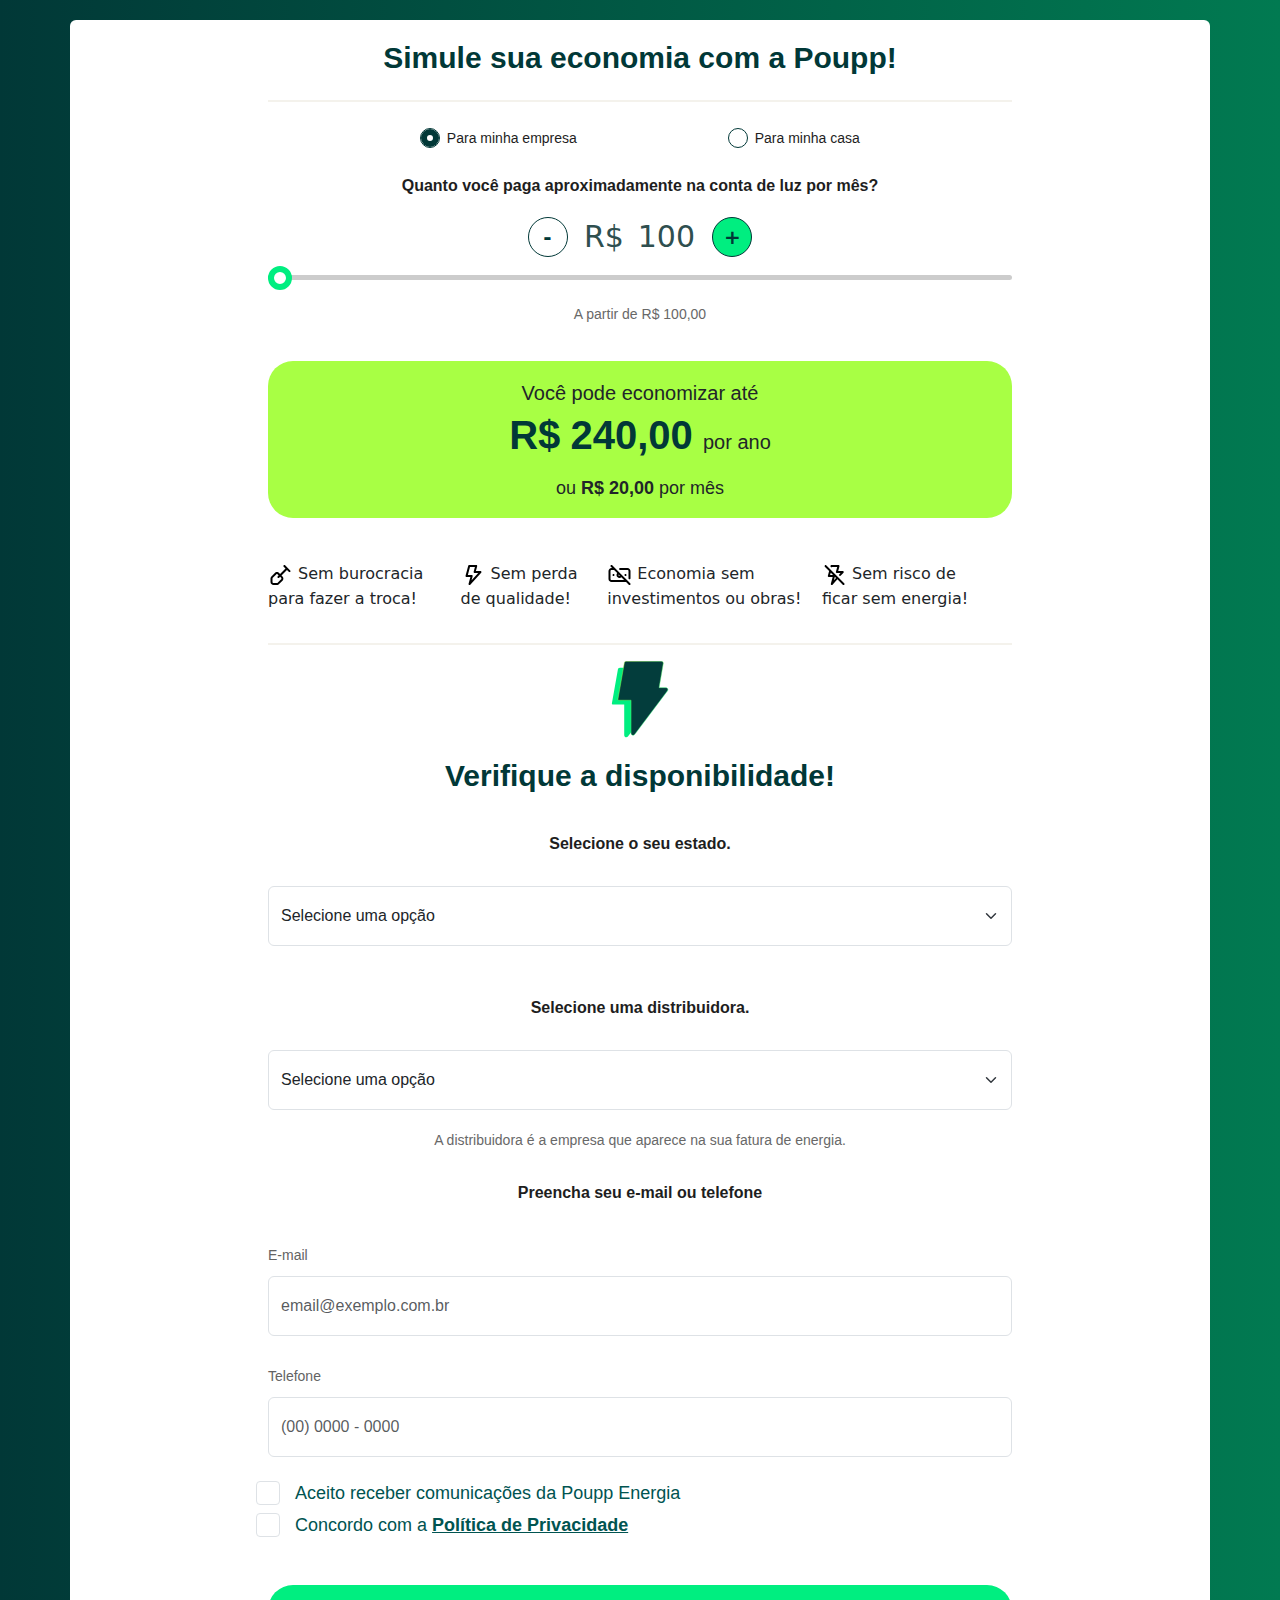
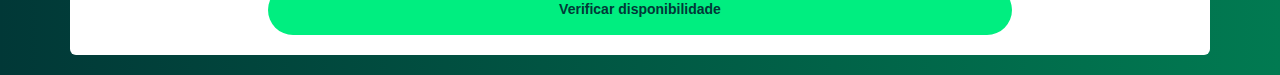
==== index.html @ db9c3200 "hello_world" ====
<!DOCTYPE html>
<html>
  <head>
    <meta charset="UTF-8">
    <title>Simulação Poupp</title>
    <link rel="stylesheet" href="./style.css">
    <link rel="stylesheet" href="https://cdn.jsdelivr.net/npm/bootstrap@5.3.0-alpha3/dist/css/bootstrap.min.css">
    <script src="https://code.jquery.com/jquery-3.6.0.min.js"></script> 
    <script>

      async function carregarEstados() {
        try {
          fetch('https://hml-poupp-api.angellira.com.br/portal/v1/State', {
              headers: {
                  'Origin': 'localhost',
                  'X-Requested-With': 'XMLHttpRequest'
              }
          })
          .then(response => {
              if (!response.ok) {
                  throw new Error(`Erro na requisição: ${response.status} ${response.statusText}`);
              }
              return response.json();
          })
          .then(dados => {
              const selectEstados = document.getElementById('estados');
              selectEstados.innerHTML = ''; 

              const FirstOption = document.createElement('option');
              FirstOption.value = '';
              FirstOption.text = 'Selecione uma opção';
              selectEstados.add(FirstOption);

              for (const state of dados) {
                const option = document.createElement('option');
                option.value = state.abbreviation;  
                option.text = state.name;  
                selectEstados.add(option);
              }
          })
          .catch(error => {
              console.error('Erro ao carregar estados:', error);
              alert('Erro ao carregar estados. Verifique o console para mais detalhes.');
          });
        } catch (error) {
            console.error('Erro inesperado:', error);
            alert('Ocorreu um erro inesperado. Verifique o console para mais detalhes.');
        }
      }


      window.addEventListener('load', carregarEstados);
      // window.addEventListener('load', carregarDistribuidoras);
    </script>
  </head>
  <body>
    <form >
      <section class="section-top ">
        <div class="container rounded d-flex bg-white justify-content-center align-items-center">
          <div class="col-md-8 d-flex flex-column align-items-center" id="">
            <h2 id="title">Simule sua economia com a Poupp!</h2>
            <hr id="line"/>
            <div class="input-group mb-3 justify-content-evenly align-items-center">
              <div class="radio">
                  <input id="radio-1" name="radio" type="radio" checked>
                  <label for="radio-1" class="radio-label">Para minha empresa</label>
              </div>
              <div class="radio">
                  <input id="radio-2" name="radio" type="radio">
                  <label  for="radio-2" class="radio-label">Para minha casa</label>
              </div>
            </div>
            <p class="singleTitle">Quanto você paga aproximadamente na conta de luz por mês?</p>
            <div class="input-group mb-3 justify-content-center align-items-center">
              <button id="decrement" type="button"><b>-</b></button>
              <span id="reais">R$</span> <span id="number">100</span>
            <button id="increment" type="button"><b>+</b></button>
          </div>
          <input type="range" id="range" oninput="progressScript()" value="100" min="100" max="10000"/>      
          <br/>
          <p class="substring">A partir de R$ 100,00</p>
          <div id="card">
            <div class="card-content">
                <h5 class="card-title">Você pode economizar até</h5>
                <div class="savings-amount">
                  <span class="unit">R$</span>
                  <span class="unit" id="discountYear">240,00</span>
                  <span class="card-title">por ano</span>
                </div>
                <p class="monthly-savings">ou <b>R$ <span id="discountMonth"> 20,00</span></b> por mês</p>
            </div>
          </div>
          <br/>
          <ul class="list-inline d-flex justify-content-evenly">
            <li class="list-inline-item">
                <img src="./img/pa.svg" alt="Descrição da imagem 1"> Sem burocracia para fazer a troca!
            </li>
            <li class="list-inline-item">
                <img src="./img/raio.svg" alt="Descrição da imagem 2"> Sem perda de qualidade!
            </li>
            <li class="list-inline-item">
                <img src="./img/dinheiro.svg" alt="Descrição da imagem 3"> Economia sem investimentos ou obras!
            </li>
            <li class="list-inline-item">
                <img src="./img/no_raio.svg" alt="Descrição da imagem 3"> Sem risco de ficar sem energia!
            </li>
          </ul>
          <hr id="line"/>
          <img src="./img/logo_poupp.svg" alt="Logo Poupp">

          <h2 id="title">Verifique a disponibilidade!</h2>
          <label class="centerText" for="estados">Selecione o seu estado.</label>
          <select class="form-select" id="estados">
            <option selected>Selecione uma opção</option>
          </select>

          <label class="centerText" for="distribuidoras">Selecione uma distribuidora.</label>
          <select class="form-select" id="distribuidoras">
            <option selected>Selecione uma opção</option>
          </select>
          <label class="substring">A distribuidora é a empresa que aparece na sua fatura de energia.</label>

          <label class="centerText">Preencha seu e-mail ou telefone</label>
          <label class="labelCustom" id="basic-addon1">E-mail</label>
          <input type="text" class="form-control" placeholder="email@exemplo.com.br" aria-label="Username" aria-describedby="basic-addon1">

          <label class="labelCustom" id="basic-addon2">Telefone</label>
          <input type="text" class="form-control" placeholder="(00) 0000 - 0000" aria-label="Username" aria-describedby="basic-addon1" oninput="mascaraTelefone(event)" >

          <div class="row">
            <div class="form-check">
              <input class="form-check-input" type="checkbox" value="" id="flexCheckDefault">
              <label class="form-check-label" for="flexCheckDefault">
                Aceito receber comunicações da Poupp Energia
              </label>
            </div>
            <div class="form-check">
              <input class="form-check-input" type="checkbox" value="" id="flexCheckChecked">
              <label class="form-check-label" for="flexCheckChecked">
                Concordo com a <b><a href="https://google.com" style="color:#015451;">Política de Privacidade</a></b>
              </label>
            </div>
          </div>

          <br/>
          <button class="btnCustom" id="postButton" type="button">Verificar disponibilidade</button>
        </div>
      </section>
    </form>
    <script>
      const numberDisplay = document.getElementById("number");
      const discountYear = document.getElementById("discountYear");
      const discountMonth = document.getElementById("discountMonth");
      const decrementButton = document.getElementById("decrement");
      const incrementButton = document.getElementById("increment");
      const slider = document.getElementById("range");
      const formulario = document.getElementById("meuFormulario");
      const email = document.getElementById("email");
            
      function progressScript() {
        const sliderValue = slider.value;
        const maxValue = 10000;
        const percentage = (sliderValue / maxValue) * 100;
        slider.style.background = `linear-gradient(to right, #00ee80 ${percentage}%, #ccc ${percentage}%)`;
      }
      
      progressScript()
      
      let currentValue = 100;
      
      function formatToReais(value) {
        const valorFormatado = value.toFixed(2).replace(".", ",");
        const partes = valorFormatado.split(",");
        partes[0] = partes[0].replace(/\B(?=(\d{3})+(?!\d))/g, ".");
        return partes.join(",");
      }

      function updateDisplay() {
        numberDisplay.textContent = currentValue;
        slider.value = currentValue;

        if (currentValue <= 7000) {
          const discValueYear = ((currentValue * 12) / 100) * 20;
          const discValueMonth = (currentValue / 100) * 20;
          discountYear.textContent = formatToReais(discValueYear);
          discountMonth.textContent = formatToReais(discValueMonth);
        } else {
          const discValueYear = ((currentValue * 12) / 100) * 40;
          const discValueMonth = (currentValue / 100) * 40;
          discountYear.textContent = formatToReais(discValueYear);
          discountMonth.textContent = formatToReais(discValueMonth);
        }
      }

      function validarEmail(email) {
        const regexEmail = /^[^\s@]+@[^\s@]+\.[^\s@]+$/;
        if (regexEmail.test(email)) {
          return true; 
        } else {
          return false;
        }
      }
      
      decrementButton.addEventListener("click", () => {
          if (currentValue === 100) return;
          currentValue--;
          updateDisplay();
      });
      
      incrementButton.addEventListener("click", () => {
          currentValue++;
          updateDisplay();
      });
      
      slider.addEventListener("input", () => {
        currentValue = parseInt(slider.value);
        updateDisplay();
      });

      // formulario.addEventListener("submit", function(event) {
      //   if (!validarEmail(campoEmail.value)) {
      //     event.preventDefault();
      //     alert("Por favor, insira um email válido.");
      //   }
      // });

      function mascaraTelefone(event) {
        let input = event.target;
        let valor = input.value.replace(/\D/g, ''); // Remove caracteres não numéricos

        // Limita o número de caracteres a 15
        if (valor.length > 11) {
          valor = valor.slice(0, 11); // Mantém apenas os primeiros 11 dígitos
        }

        let novoValor = '';
        if (valor.length > 0) {
          novoValor = '(' + valor;
        }
        if (valor.length > 2) {
          novoValor = '(' + valor.slice(0, 2) + ') ' + valor.slice(2);
        }
        if (valor.length > 7) {
          novoValor = '(' + valor.slice(0, 2) + ') ' + valor.slice(2, 7) + '-' + valor.slice(7);
        }

        input.value = novoValor;
      }

      const selectElement = document.getElementById("estados");
      selectElement.addEventListener("change", function() {
        const estadoSelecionado = selectElement.value; 

        fetch(`https://hml-poupp-api.angellira.com.br/portal/v1/DistributionCompany/state?state=${estadoSelecionado}`, {
            headers: {
                'Origin': 'localhost',
                'X-Requested-With': 'XMLHttpRequest'
            }
        })
        .then(response => {
            if (!response.ok) {
                throw new Error(`Erro na requisição: ${response.status} ${response.statusText}`);
            }
            return response.json();
        })
        .then(dados => {
            const selectDistribuidoras = document.getElementById('distribuidoras');
            selectDistribuidoras.innerHTML = ''; 

            const FirstOption = document.createElement('option');
            FirstOption.value = '';
            FirstOption.text = 'Selecione uma opção';
            selectDistribuidoras.add(FirstOption);

            for (const distribuidora of dados) {
              const option = document.createElement('option');
              option.value = distribuidora.id; 
              option.text = distribuidora.description; 
              selectDistribuidoras.add(option);
            }
        })
        .catch(error => {
            console.error('Erro ao carregar distribuidoras:', error);
            alert('Erro ao carregar distribuidoras. Verifique o console para mais detalhes.');
        });
      });
      
      $("#postButton").click(function() {
        $.ajax({
          url: "seu_endpoint_aqui",  
          method: "POST",
          data: { number: currentValue }, 
          success: function(response) {
            alert("Requisição POST bem-sucedida! Resposta do servidor: " + response);
          },
          error: function() {
            console.log("Erro na requisição POST.");
          }
        });
      });
    </script>
    <script src="https://cdn.jsdelivr.net/npm/bootstrap@5.3.0-alpha3/dist/js/bootstrap.bundle.min.js"></script>
  </body>
</html>
---- style.css ----
@font-face {
    font-family: 'Centrale Sans Bold', sans-serif;
    src: url('https://fonts.cdnfonts.com/css/centrale-sans-bold');
}

html {
    height: 100%;
    width: 100%;
}

body {
    width: 100%;
    margin: 0;
    padding: 0;
}

.section-top {
    background: linear-gradient(to right, #013837, #017A51);
    height: auto;
    padding: 20px 0;
}

.radio-label {
    font-family: 'Centrale Sans', sans-serif;
    font-weight: 400;
    color: #1E1E1E;
    font-size: 14px;
}

.singleTitle {
    font-family: 'Centrale Sans', sans-serif;
    font-weight: 600;
    color: #1E1E1E;
    font-size: 16px;
}

input[type="range"] {
    -webkit-appearance: none;
    appearance: none; 
    width: 100%;
    cursor: pointer;
    outline: none;
    border-radius: 15px;
    height: 5px;
    background: #ccc;
}

input[type="range"]::-webkit-slider-thumb {
    -webkit-appearance: none;
    appearance: none;
    background-color: white;
    border-radius: 20px;
    border: 6px solid white;
    border-color: #00ee80;
    height: 24px;
    width: 24px;
    transition: .2s ease-in-out;
}

input[type="range"]::-moz-range-thumb {
    height: 15px;
    width: 15px;
    background-color: #00ee80;
    border-radius: 50%;
    border: none;
    transition: .2s ease-in-out;
}

/* Hover, active & focus Thumb: Webkit */
input[type="range"]::-webkit-slider-thumb:hover {
    box-shadow: 0 0 0 10px rgba(50,168,82, .1)
}
input[type="range"]:active::-webkit-slider-thumb {
    box-shadow: 0 0 0 13px rgba(50,168,82, .2)
}
input[type="range"]:focus::-webkit-slider-thumb {
    box-shadow: 0 0 0 13px rgba(50,168,82, .2)
}

/* Hover, active & focus Thumb: Firefox */
input[type="range"]::-moz-range-thumb:hover {
    box-shadow: 0 0 0 10px rgba(50,168,82, .1)
}
input[type="range"]:active::-moz-range-thumb {
    box-shadow: 0 0 0 13px rgba(50,168,82, .2)
}
input[type="range"]:focus::-moz-range-thumb {
    box-shadow: 0 0 0 13px rgba(50,168,82, .2)    
}

#title {
    font-family: 'Centrale Sans Bold', sans-serif;
    font-weight: 700;
    color: #013837;
    font-size: 30px;
    margin-top: 20px;
}

#line {
    width: 100%;
    border: 1px solid #D3CCB5;
}

#increment {
    background-color: #00ee80;
    color: #013837;
    border: 1px solid #013837;      
    border-radius: 50%;
    width: 40px;
    height: 40px;
    font-size: 20px;
    margin: 0 10px;
    cursor: pointer;
}

#decrement {
    background-color: white;
    color: #013837;
    border: 1px solid #013837;
    border-radius: 50%;
    width: 40px;
    height: 40px;
    font-size: 20px;
    margin: 0 10px;
    cursor: pointer;
}

#increment:hover {
    background-color: rgba(0, 238, 128, 0.9);
    box-shadow: 0 0 0 10px rgba(50,168,82, .1);
}

#decrement:hover {
    background-color: rgba(0, 238, 128, 0.2);
    box-shadow: 0 0 0 10px rgba(50,168,82, .1);
}

#number, #reais {
    padding: 0% 1%;
    font-size: 30px;
    color: darkslategray;
    background-color: white;
}

.radio {
    margin: 0.5rem;
    input[type="radio"] {
    position: absolute;
    opacity: 0;
    + .radio-label {
        &:before {
        content: '';
        background: white;
        border-radius: 100%;
        border: 1px solid #013837;
        display: inline-block;
        width: 1.4em;
        height: 1.4em;
        position: relative;
        margin-right: 0.5em; 
        vertical-align: top;
        cursor: pointer;
        text-align: center;
        transition: all 250ms ease;
        }
    }
    &:checked {
        + .radio-label {
        &:before {
            background-color: #FFF;
            box-shadow: inset 0 0 0 6px #013837;
        }
        }
    }
    &:focus {
        + .radio-label {
        &:before {
            outline: none;
            border-color: #00ee80;
        }
        }
    }
    + .radio-label {
        &:empty {
        &:before {
            margin-right: 0;
        }
        }
    }
    }
}

#card {
    background-color: #A8FF44;
    width: 100%;
    padding-top: 20px;
    margin: 20px;
    border-radius: 25px;
    display: flex;       
    flex-direction: column;
    align-items: center; 
    justify-content: center;
}

.substring {
    font-size: 14px;
    font-family: "Centrale Sans", sans-serif;
    font-weight: 400;
    color: #686868;
}

.card-content {
    text-align: center; 
}

.card-title {
    font-size: 20px;
    font-family: "Centrale Sans", sans-serif;
    font-weight: 400;
    color: #013837;
}

.unit {
    font-size: 40px;
    font-family: "Centrale Sans Bold", sans-serif;
    font-weight: 800;
    color: #013837;
}

.savings-amount {
    font-size: 2em;
    margin-bottom: 10px;
}

.monthly-savings {
    font-family: "Centrale Sans", sans-serif;
    font-weight: 400;
    font-size: 18px;
}

.list-inline {
    justify-content: space-between;
}

.list-inline-item {
    margin-right: 20px;
}

.bi {
    margin-right: 5px; 
}

.section-bottom {
    width: 100%;
    height: auto;
    justify-content: center;
    align-items: center;
}

.centerText {
    text-align: center;
    font-family: "Centrale Sans", sans-serif;
    font-weight: 600;
    font-size: 16px;
    color: #1E1E1E;
    padding: 30px 0;
}

.form-select {
    height: 60px; 
    font-family: "Centrale Sans", sans-serif;
    margin-bottom: 20px;
}

.form-control {
    height: 60px; 
    font-family: "Centrale Sans", sans-serif;
    margin-bottom: 20px;
}

.labelCustom {
    font-family: "Centrale Sans", sans-serif;
    font-weight: 400;
    font-size: 14px;
    color: #636363;
    align-self: flex-start;
    padding: 10px 0;
}

.form-check {
    padding-left: 10px;
}

.form-check-input {
    width: 24px !important;
    height: 24px !important;
}
  
.form-check-input:checked {
    background-color: #015451 !important;
    border-color: #015451 !important; 
}
  
.form-check-input:focus {
    box-shadow: 0 0 0 0.25rem rgba(0, 123, 255, 0.25) !important; 
}
  
.form-check-label {
    font-family: "Centrale Sans", sans-serif !important;
    color: #015451;
    font-size: 18px !important; 
    padding-left: 15px;
    margin-top: 3px;
}

#postButton {
    background-color: #00EE80;
    color: #013837;
    border: 0px solid transparent;
    border-radius: 50px;
    width: 100%;
    height: 50px;
    font-family: "Centrale Sans", sans-serif;
    font-weight: 600;
    font-size: 14px;
    margin: 20px 0;
    cursor: pointer;
}
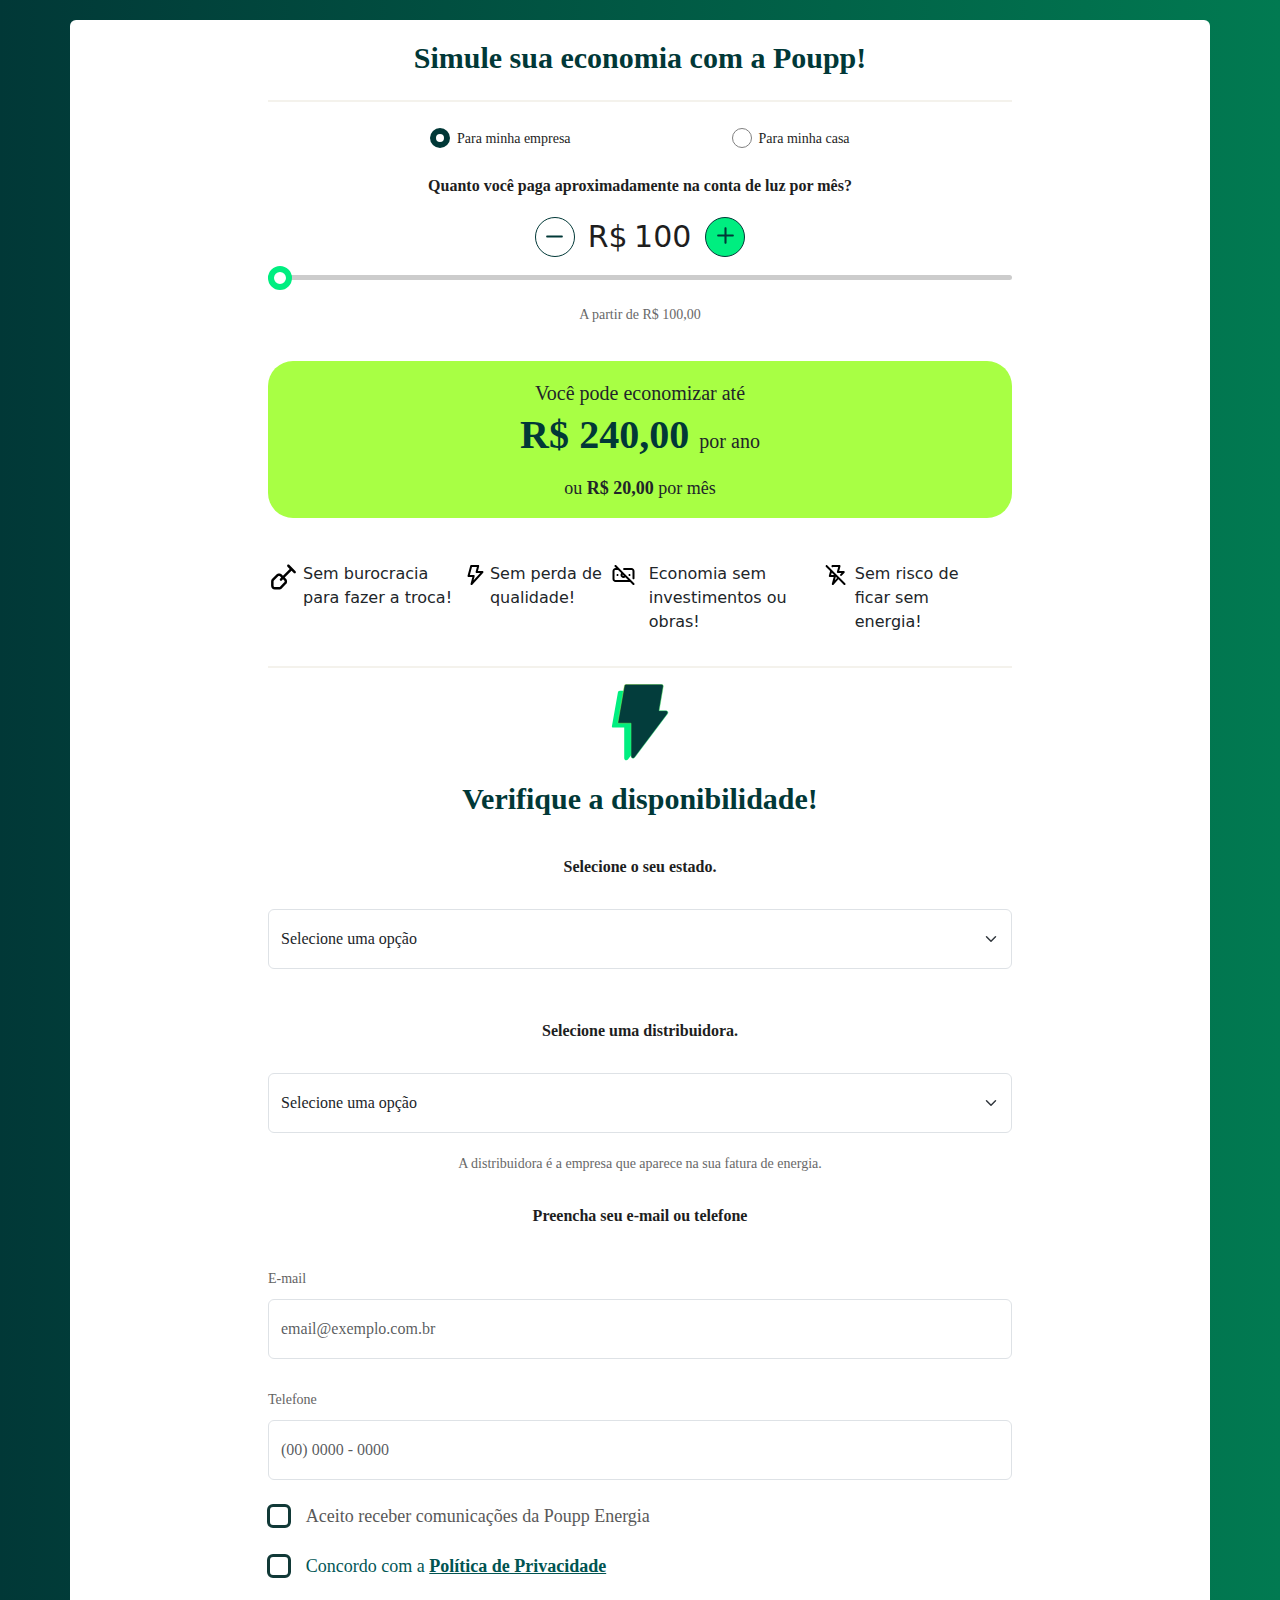
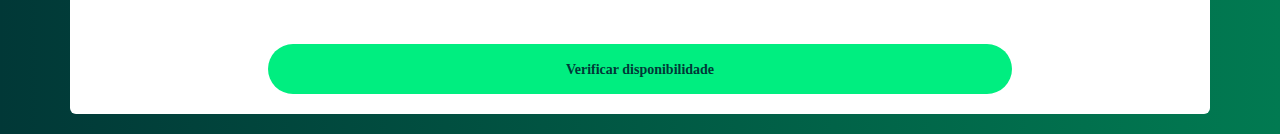
==== commit f50f51e9: "integration backend" ====
--- a/index.html
+++ b/index.html
@@ -48,33 +48,35 @@
         }
       }
 
-
       window.addEventListener('load', carregarEstados);
-      // window.addEventListener('load', carregarDistribuidoras);
     </script>
   </head>
   <body>
-    <form >
-      <section class="section-top ">
-        <div class="container rounded d-flex bg-white justify-content-center align-items-center">
+    <form id="formSimulacao">
+      <section class="section-top">
+        <div class="container rounded d-flex bg-white justify-content-center align-items-center radiusContainer">
           <div class="col-md-8 d-flex flex-column align-items-center" id="">
             <h2 id="title">Simule sua economia com a Poupp!</h2>
             <hr id="line"/>
             <div class="input-group mb-3 justify-content-evenly align-items-center">
               <div class="radio">
-                  <input id="radio-1" name="radio" type="radio" checked>
+                  <input id="radio-1" name="radio" type="radio" value="0" checked>
                   <label for="radio-1" class="radio-label">Para minha empresa</label>
               </div>
               <div class="radio">
-                  <input id="radio-2" name="radio" type="radio">
+                  <input id="radio-2" name="radio" type="radio" value="1">
                   <label  for="radio-2" class="radio-label">Para minha casa</label>
               </div>
             </div>
             <p class="singleTitle">Quanto você paga aproximadamente na conta de luz por mês?</p>
             <div class="input-group mb-3 justify-content-center align-items-center">
-              <button id="decrement" type="button"><b>-</b></button>
+              <button id="decrement" type="button">
+                <img src="./img/menos.svg" id="decrementIcon" height=30 alt="Menor Valor">
+              </button>
               <span id="reais">R$</span> <span id="number">100</span>
-            <button id="increment" type="button"><b>+</b></button>
+            <button id="increment" type="button">
+              <img src="./img/mais.svg" id="incrementIcon" height=30 alt="Maior Valor">
+            </button>
           </div>
           <input type="range" id="range" oninput="progressScript()" value="100" min="100" max="10000"/>      
           <br/>
@@ -93,16 +95,44 @@
           <br/>
           <ul class="list-inline d-flex justify-content-evenly">
             <li class="list-inline-item">
-                <img src="./img/pa.svg" alt="Descrição da imagem 1"> Sem burocracia para fazer a troca!
+              <div class="row">
+                <div class="col-md-2">
+                  <img src="./img/pa.svg" height="30" alt="Sem burocracia"> 
+                </div>
+                <div class="col-md-10">
+                  <span>Sem burocracia para fazer a troca!</span>
+                </div>
+              </div>
             </li>
             <li class="list-inline-item">
-                <img src="./img/raio.svg" alt="Descrição da imagem 2"> Sem perda de qualidade!
+              <div class="row">
+                <div class="col-md-2">
+                  <img src="./img/raio.svg" alt=" Sem perda de qualidade">
+                </div>
+                <div class="col-md-10">
+                  <span>Sem perda de qualidade!</span>
+                </div>
+              </div>
             </li>
             <li class="list-inline-item">
-                <img src="./img/dinheiro.svg" alt="Descrição da imagem 3"> Economia sem investimentos ou obras!
+              <div class="row">
+                <div class="col-md-2">
+                  <img src="./img/dinheiro.svg" alt="Economia">
+                </div>
+                <div class="col-md-10">
+                  <span>Economia sem investimentos ou obras!</span>
+                </div>
+              </div>
             </li>
             <li class="list-inline-item">
-                <img src="./img/no_raio.svg" alt="Descrição da imagem 3"> Sem risco de ficar sem energia!
+              <div class="row">
+                <div class="col-md-2">
+                  <img src="./img/no_raio.svg" alt="Sem risco"> 
+                </div>
+                <div class="col-md-10">
+                  <span>Sem risco de ficar sem energia!</span>
+                </div>
+              </div>
             </li>
           </ul>
           <hr id="line"/>
@@ -122,22 +152,22 @@
 
           <label class="centerText">Preencha seu e-mail ou telefone</label>
           <label class="labelCustom" id="basic-addon1">E-mail</label>
-          <input type="text" class="form-control" placeholder="email@exemplo.com.br" aria-label="Username" aria-describedby="basic-addon1">
+          <input type="text" class="form-control" placeholder="email@exemplo.com.br" id="email" aria-label="Username" aria-describedby="basic-addon1">
 
           <label class="labelCustom" id="basic-addon2">Telefone</label>
-          <input type="text" class="form-control" placeholder="(00) 0000 - 0000" aria-label="Username" aria-describedby="basic-addon1" oninput="mascaraTelefone(event)" >
+          <input type="text" class="form-control" placeholder="(00) 0000 - 0000" aria-label="Username" id="telefone" aria-describedby="basic-addon1" oninput="mascaraTelefone(event)" >
 
           <div class="row">
             <div class="form-check">
-              <input class="form-check-input" type="checkbox" value="" id="flexCheckDefault">
-              <label class="form-check-label" for="flexCheckDefault">
+              <input class="form-check-input" type="checkbox" value="" id="checkMarketing">
+              <label class="form-check-label-mkt" for="flexCheckDefault">
                 Aceito receber comunicações da Poupp Energia
               </label>
             </div>
             <div class="form-check">
-              <input class="form-check-input" type="checkbox" value="" id="flexCheckChecked">
+              <input class="form-check-input" type="checkbox" value="" id="checkTermo">
               <label class="form-check-label" for="flexCheckChecked">
-                Concordo com a <b><a href="https://google.com" style="color:#015451;">Política de Privacidade</a></b>
+                Concordo com a <b><a href="https://poupp.com.br/privacidade" style="color:#015451;">Política de Privacidade</a></b>
               </label>
             </div>
           </div>
@@ -156,7 +186,11 @@
       const slider = document.getElementById("range");
       const formulario = document.getElementById("meuFormulario");
       const email = document.getElementById("email");
-            
+      const telefone = document.getElementById("telefone");
+      const distribuidoraTarget = document.getElementById("distribuidoras");
+      const checkboxMkt = document.getElementById("checkMarketing");
+      const checkboxTerm = document.getElementById("checkTermo");
+      
       function progressScript() {
         const sliderValue = slider.value;
         const maxValue = 10000;
@@ -251,7 +285,7 @@
       selectElement.addEventListener("change", function() {
         const estadoSelecionado = selectElement.value; 
 
-        fetch(`https://hml-poupp-api.angellira.com.br/portal/v1/DistributionCompany/state?state=${estadoSelecionado}`, {
+        fetch(`https://hml-poupp-api.angellira.com.br/portal/v1/DistributionCompany/state/${estadoSelecionado}`, {
             headers: {
                 'Origin': 'localhost',
                 'X-Requested-With': 'XMLHttpRequest'
@@ -284,17 +318,74 @@
             alert('Erro ao carregar distribuidoras. Verifique o console para mais detalhes.');
         });
       });
-      
+
       $("#postButton").click(function() {
+        const radioData = $("input[type='radio'][name='radio']:checked").val();
+        const ufData = selectElement.value;     
+        const distData = distribuidoraTarget.value;
+        const valorData = numberDisplay.textContent;
+        const emailData = email.value;
+        const telefoneData = telefone.value;
+        const checkboxMData = checkboxMkt.checked;
+        const checkboxTData = checkboxTerm.checked;
+
+        if(!ufData) {
+          alert('Por favor, selecione um Estado.');
+          return;
+        }
+
+        if(!distData) {
+          alert('Por favor, selecione uma distribuidora.');
+          return;
+        }
+
+        if(!validarEmail(emailData)) {
+          alert('Por favor, insira um email válido.');
+          return;
+        }
+
+        if(telefoneData.length < 14) {
+          alert('Por favor, insira um telefone válido.');
+          return;
+        }
+
+        if(!checkboxTData) {
+          alert('Por favor, aceite os termos de privacidade.');
+          return;
+        }
+
+        const objPost = { 
+          email: emailData,
+          phone: telefoneData.replace(/[\s-]/g, ''),
+          distributionCompanyId: parseInt(distData, 10), 
+          personType: parseInt(radioData, 10),          
+          status: 1,
+          value: parseInt(valorData)      
+        };
+
         $.ajax({
-          url: "seu_endpoint_aqui",  
+          url: "https://hml-poupp-api.angellira.com.br/portal/v1/Simulation",
           method: "POST",
-          data: { number: currentValue }, 
-          success: function(response) {
-            alert("Requisição POST bem-sucedida! Resposta do servidor: " + response);
+          headers: {
+            Accept: "application/json; charset=utf-8",
+            "X-Requested-With": "XMLHttpRequest",
+            "Content-Type": "application/json"
           },
-          error: function() {
-            console.log("Erro na requisição POST.");
+          data: JSON.stringify(objPost), 
+          success: function(response) { 
+            alert("Simulation successful! Details: " + JSON.stringify(response, null, 2)); 
+          },
+          error: function(jqXHR, textStatus, errorThrown) {
+            if (jqXHR.status === 400) { 
+              const responseJson = JSON.parse(jqXHR.responseText);
+              if (responseJson.errors && responseJson.errors.$) {
+                alert("Invalid input: " + responseJson.errors.$.join(", "));
+              } else {
+                alert("Simulation failed due to invalid input. Please check your data.");
+              }
+            } else {
+              alert("An error occurred during the simulation. Please try again later.");
+            }
           }
         });
       });
--- a/style.css
+++ b/style.css
@@ -1,5 +1,5 @@
 @font-face {
-    font-family: 'Centrale Sans Bold', sans-serif;
+    font-family: 'Centrale Sans Bold';
     src: url('https://fonts.cdnfonts.com/css/centrale-sans-bold');
 }
 
@@ -20,15 +20,19 @@
     padding: 20px 0;
 }
 
+.radiusContainer {
+    border-radius: 30% !important;
+}
+
 .radio-label {
-    font-family: 'Centrale Sans', sans-serif;
+    font-family: 'Centrale Sans';
     font-weight: 400;
     color: #1E1E1E;
     font-size: 14px;
 }
 
 .singleTitle {
-    font-family: 'Centrale Sans', sans-serif;
+    font-family: 'Centrale Sans';
     font-weight: 600;
     color: #1E1E1E;
     font-size: 16px;
@@ -89,7 +93,7 @@
 }
 
 #title {
-    font-family: 'Centrale Sans Bold', sans-serif;
+    font-family: 'Centrale Sans Bold';
     font-weight: 700;
     color: #013837;
     font-size: 30px;
@@ -108,9 +112,14 @@
     border-radius: 50%;
     width: 40px;
     height: 40px;
-    font-size: 20px;
-    margin: 0 10px;
+    margin: 0px 10px;
     cursor: pointer;
+}
+
+#incrementIcon {
+    height: 25px;
+    margin-top: -3px;
+    margin-left: 0px;
 }
 
 #decrement {
@@ -120,9 +129,12 @@
     border-radius: 50%;
     width: 40px;
     height: 40px;
-    font-size: 20px;
     margin: 0 10px;
     cursor: pointer;
+}
+
+#decrementIcon {
+    height: 25px;
 }
 
 #increment:hover {
@@ -136,57 +148,58 @@
 }
 
 #number, #reais {
-    padding: 0% 1%;
+    padding: 0% 0.5%;
     font-size: 30px;
-    color: darkslategray;
+    color: #1E1E1E;
     background-color: white;
 }
 
 .radio {
     margin: 0.5rem;
     input[type="radio"] {
-    position: absolute;
-    opacity: 0;
-    + .radio-label {
-        &:before {
-        content: '';
-        background: white;
-        border-radius: 100%;
-        border: 1px solid #013837;
-        display: inline-block;
-        width: 1.4em;
-        height: 1.4em;
-        position: relative;
-        margin-right: 0.5em; 
-        vertical-align: top;
-        cursor: pointer;
-        text-align: center;
-        transition: all 250ms ease;
+        position: absolute;
+        opacity: 0;
+        + .radio-label {
+            &:before {
+            content: '';
+            background: white;
+            border-radius: 100%;
+            border: 1px solid gray;
+            display: inline-block;
+            width: 1.4em;
+            height: 1.4em;
+            position: relative;
+            margin-right: 0.5em; 
+            vertical-align: top;
+            cursor: pointer;
+            text-align: center;
+            transition: all 250ms ease;
+            }
         }
-    }
-    &:checked {
+        &:checked {
+            + .radio-label {
+                &:before {
+                    border: 0px solid #013837;
+                    background-color: #FFF;
+                    box-shadow: inset 0 0 0 6px #013837;
+                }
+            }
+        }
+        &:focus {
+            + .radio-label {
+                &:before {
+                    outline: none;
+                    border-color: #00ee80;
+                }
+            }
+        }
         + .radio-label {
-        &:before {
-            background-color: #FFF;
-            box-shadow: inset 0 0 0 6px #013837;
+            &:empty {
+                &:before {
+                    margin-right: 0;
+                }
+            }
         }
-        }
-    }
-    &:focus {
-        + .radio-label {
-        &:before {
-            outline: none;
-            border-color: #00ee80;
-        }
-        }
-    }
-    + .radio-label {
-        &:empty {
-        &:before {
-            margin-right: 0;
-        }
-        }
-    }
     }
 }
 
@@ -204,7 +217,7 @@
 
 .substring {
     font-size: 14px;
-    font-family: "Centrale Sans", sans-serif;
+    font-family: "Centrale Sans";
     font-weight: 400;
     color: #686868;
 }
@@ -215,14 +228,14 @@
 
 .card-title {
     font-size: 20px;
-    font-family: "Centrale Sans", sans-serif;
+    font-family: "Centrale Sans";
     font-weight: 400;
     color: #013837;
 }
 
 .unit {
     font-size: 40px;
-    font-family: "Centrale Sans Bold", sans-serif;
+    font-family: "Centrale Sans Bold";
     font-weight: 800;
     color: #013837;
 }
@@ -233,7 +246,7 @@
 }
 
 .monthly-savings {
-    font-family: "Centrale Sans", sans-serif;
+    font-family: "Centrale Sans";
     font-weight: 400;
     font-size: 18px;
 }
@@ -259,7 +272,7 @@
 
 .centerText {
     text-align: center;
-    font-family: "Centrale Sans", sans-serif;
+    font-family: "Centrale Sans";
     font-weight: 600;
     font-size: 16px;
     color: #1E1E1E;
@@ -268,18 +281,18 @@
 
 .form-select {
     height: 60px; 
-    font-family: "Centrale Sans", sans-serif;
+    font-family: "Centrale Sans";
     margin-bottom: 20px;
 }
 
 .form-control {
     height: 60px; 
-    font-family: "Centrale Sans", sans-serif;
+    font-family: "Centrale Sans";
     margin-bottom: 20px;
 }
 
 .labelCustom {
-    font-family: "Centrale Sans", sans-serif;
+    font-family: "Centrale Sans";
     font-weight: 400;
     font-size: 14px;
     color: #636363;
@@ -294,6 +307,9 @@
 .form-check-input {
     width: 24px !important;
     height: 24px !important;
+    border: 3px solid #113937 !important;
+    border-radius: 25% !important;
+    margin-bottom: 20px;
 }
   
 .form-check-input:checked {
@@ -305,14 +321,22 @@
     box-shadow: 0 0 0 0.25rem rgba(0, 123, 255, 0.25) !important; 
 }
   
-.form-check-label {
-    font-family: "Centrale Sans", sans-serif !important;
-    color: #015451;
+.form-check-label-mkt {
+    font-family: "Centrale Sans" !important;
+    color: #595959;
     font-size: 18px !important; 
     padding-left: 15px;
     margin-top: 3px;
 }
 
+.form-check-label {
+    font-family: "Centrale Sans" !important;
+    color: #025655;
+    font-size: 18px !important; 
+    padding-left: 15px;
+    margin-top: 3px;
+}
+
 #postButton {
     background-color: #00EE80;
     color: #013837;
@@ -320,7 +344,7 @@
     border-radius: 50px;
     width: 100%;
     height: 50px;
-    font-family: "Centrale Sans", sans-serif;
+    font-family: "Centrale Sans";
     font-weight: 600;
     font-size: 14px;
     margin: 20px 0;
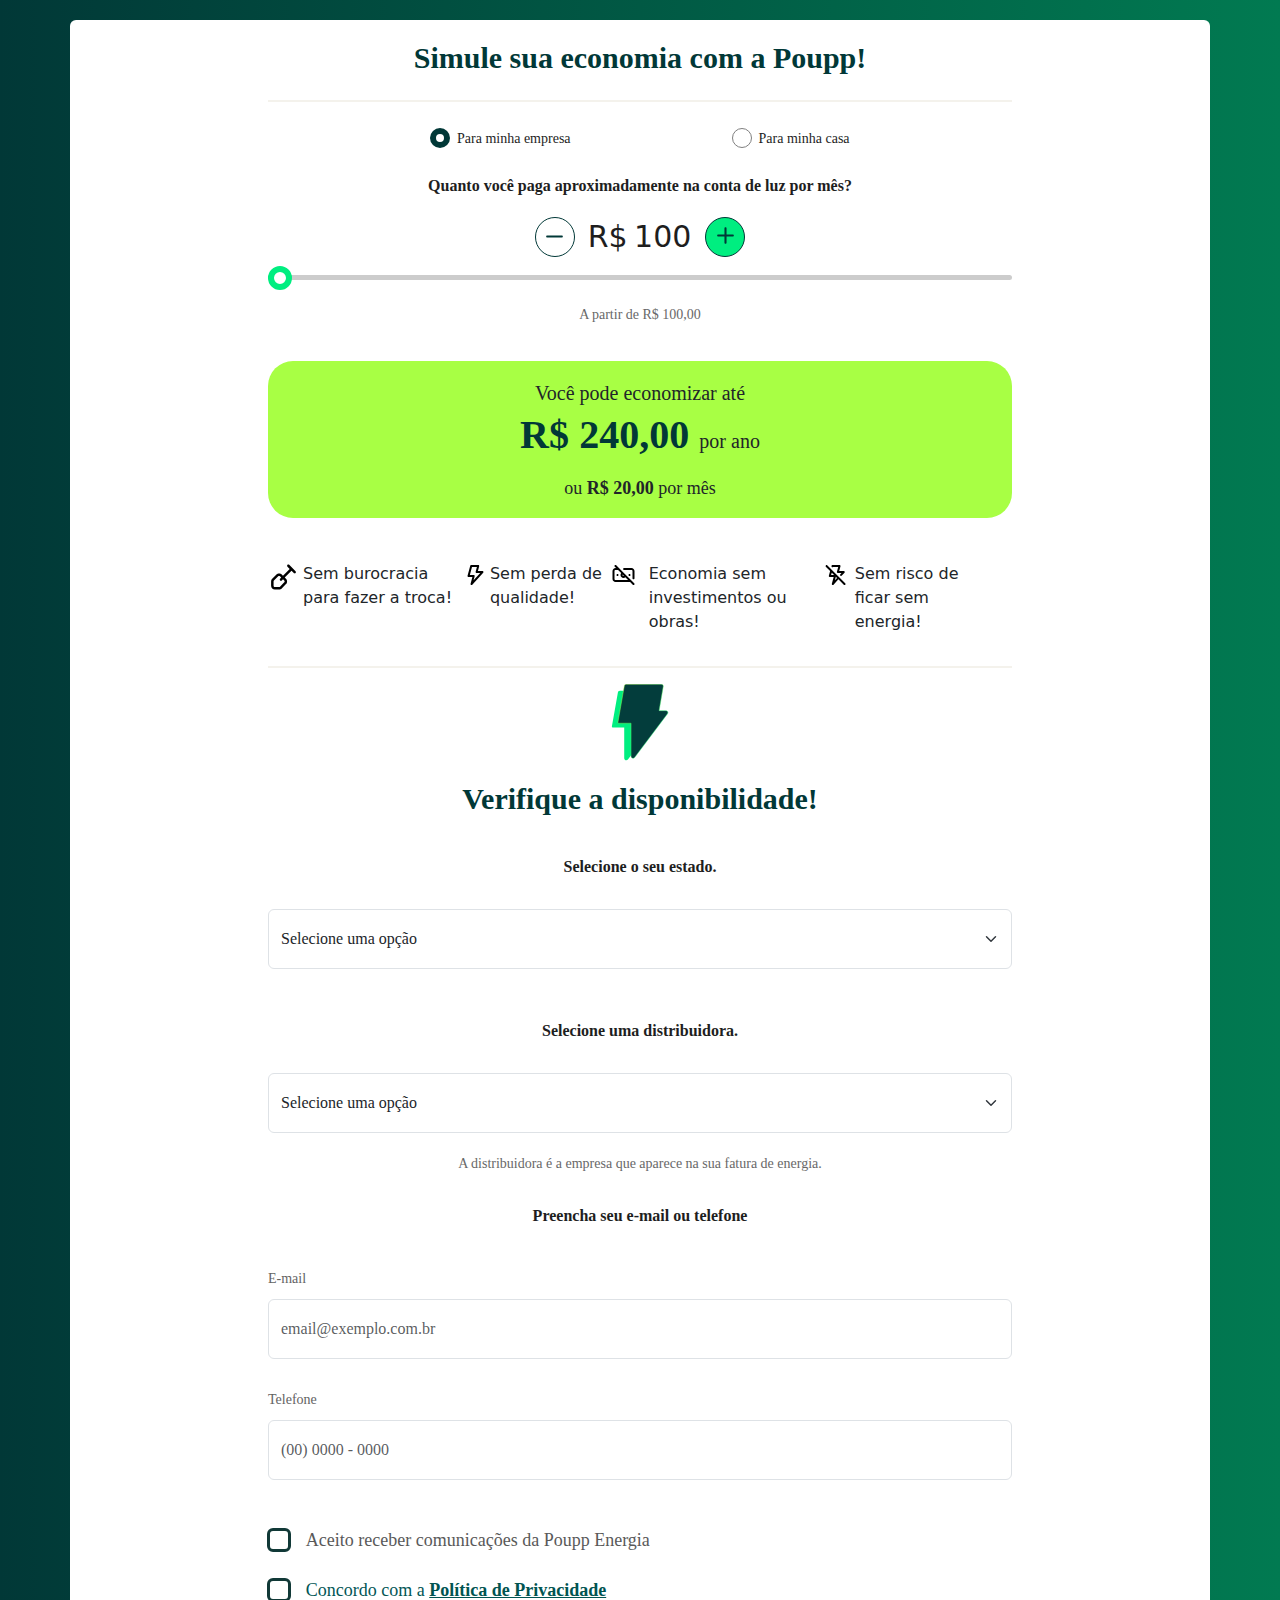
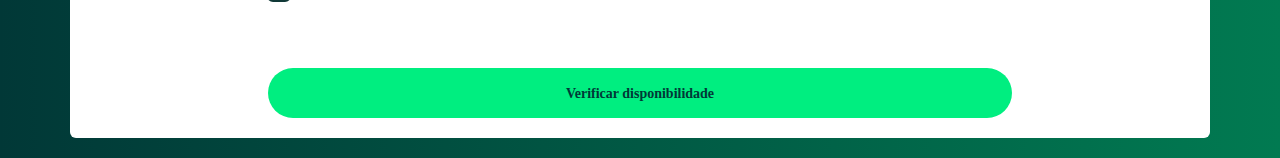
==== commit 187122fc: "space" ====
--- a/index.html
+++ b/index.html
@@ -156,6 +156,8 @@
 
           <label class="labelCustom" id="basic-addon2">Telefone</label>
           <input type="text" class="form-control" placeholder="(00) 0000 - 0000" aria-label="Username" id="telefone" aria-describedby="basic-addon1" oninput="mascaraTelefone(event)" >
+          
+          <br/>
 
           <div class="row">
             <div class="form-check">
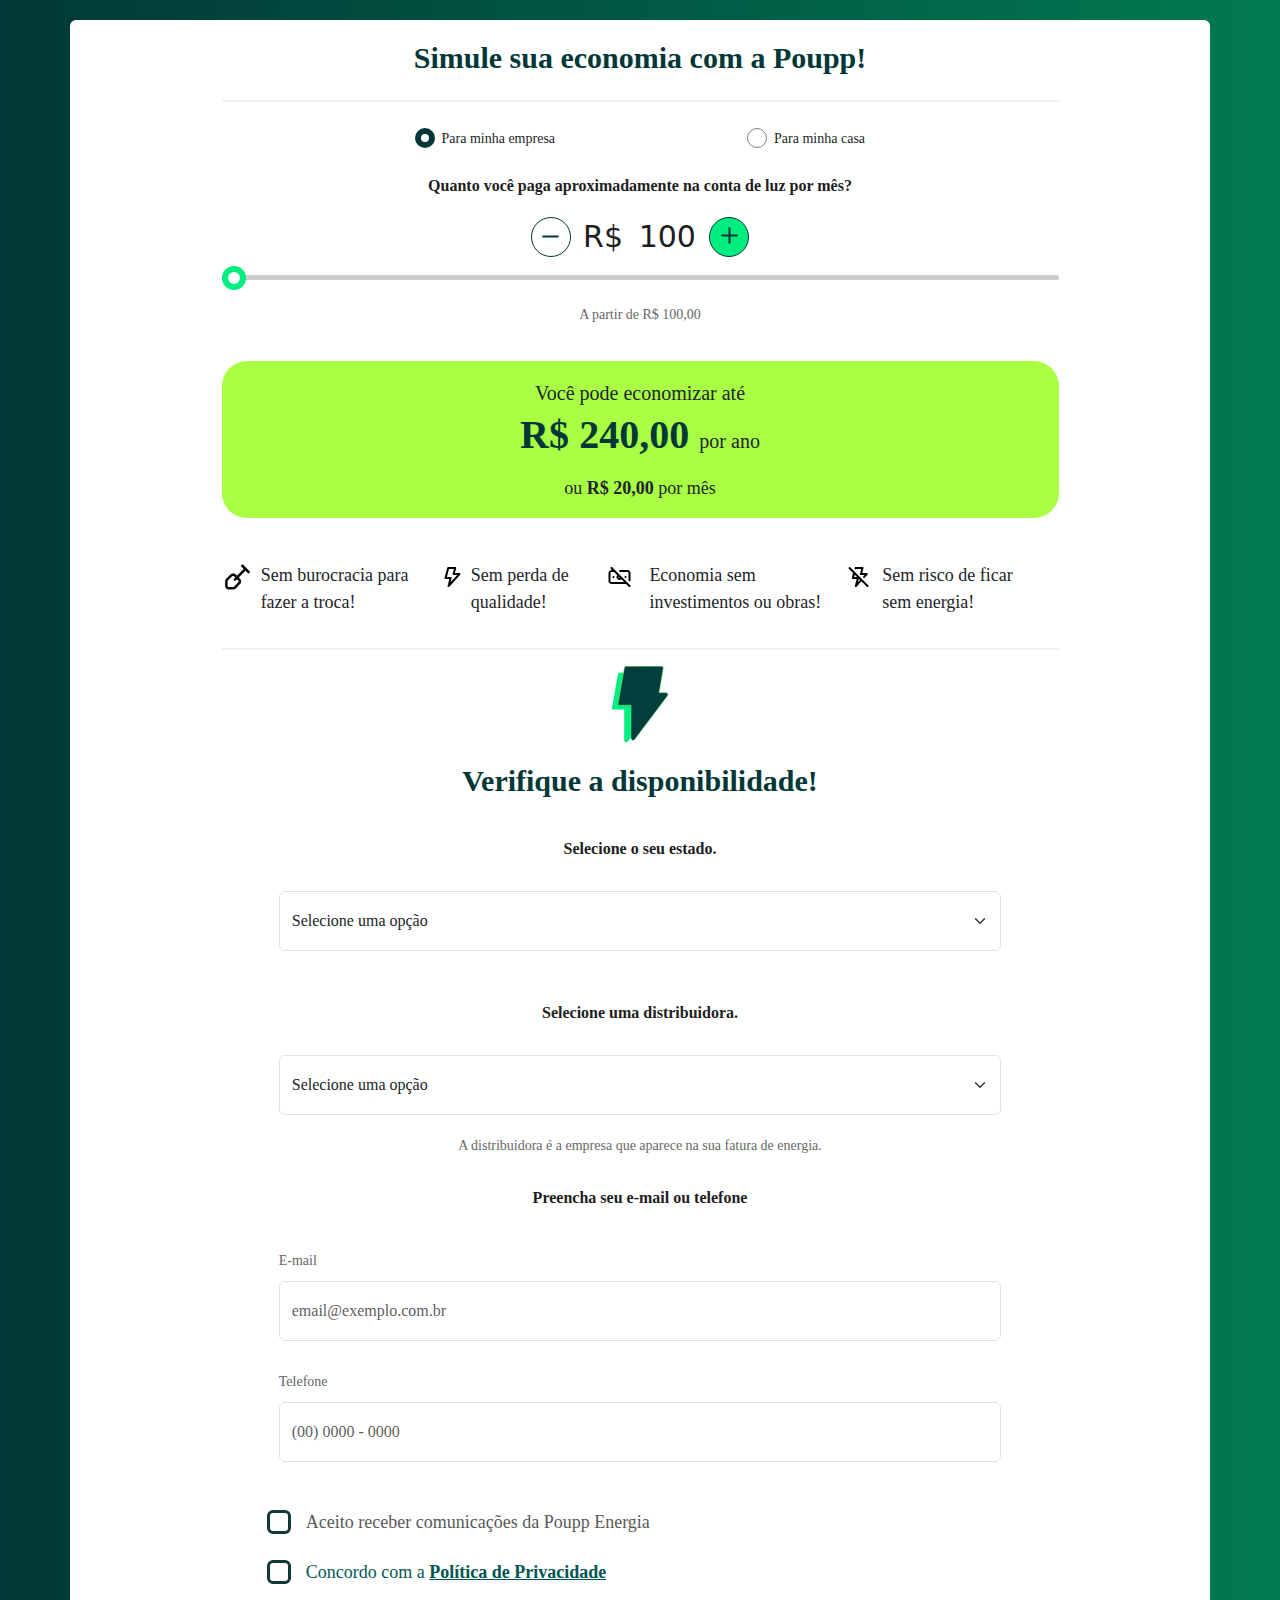
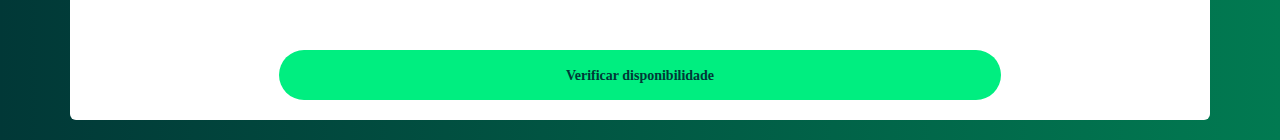
==== commit 53a64d1b: "integration & adjust front" ====
--- a/index.html
+++ b/index.html
@@ -55,7 +55,7 @@
     <form id="formSimulacao">
       <section class="section-top">
         <div class="container rounded d-flex bg-white justify-content-center align-items-center radiusContainer">
-          <div class="col-md-8 d-flex flex-column align-items-center" id="">
+          <div class="col-md-9 d-flex flex-column align-items-center" id="">
             <h2 id="title">Simule sua economia com a Poupp!</h2>
             <hr id="line"/>
             <div class="input-group mb-3 justify-content-evenly align-items-center">
@@ -136,46 +136,56 @@
             </li>
           </ul>
           <hr id="line"/>
-          <img src="./img/logo_poupp.svg" alt="Logo Poupp">
-
-          <h2 id="title">Verifique a disponibilidade!</h2>
-          <label class="centerText" for="estados">Selecione o seu estado.</label>
-          <select class="form-select" id="estados">
-            <option selected>Selecione uma opção</option>
-          </select>
-
-          <label class="centerText" for="distribuidoras">Selecione uma distribuidora.</label>
-          <select class="form-select" id="distribuidoras">
-            <option selected>Selecione uma opção</option>
-          </select>
-          <label class="substring">A distribuidora é a empresa que aparece na sua fatura de energia.</label>
-
-          <label class="centerText">Preencha seu e-mail ou telefone</label>
-          <label class="labelCustom" id="basic-addon1">E-mail</label>
-          <input type="text" class="form-control" placeholder="email@exemplo.com.br" id="email" aria-label="Username" aria-describedby="basic-addon1">
-
-          <label class="labelCustom" id="basic-addon2">Telefone</label>
-          <input type="text" class="form-control" placeholder="(00) 0000 - 0000" aria-label="Username" id="telefone" aria-describedby="basic-addon1" oninput="mascaraTelefone(event)" >
+          <div id="formData" class="d-flex flex-column justify-content-center align-items-center" style="display: flex;">
+            <img src="./img/logo_poupp.svg" alt="Logo Poupp">
+            <h2 id="title">Verifique a disponibilidade!</h2>
+            <label class="centerText" for="estados">Selecione o seu estado.</label>
+            <select class="form-select" id="estados">
+              <option selected>Selecione uma opção</option>
+            </select>
+
+            <label class="centerText" for="distribuidoras">Selecione uma distribuidora.</label>
+            <select class="form-select" id="distribuidoras">
+              <option selected>Selecione uma opção</option>
+            </select>
+            <label class="substring">A distribuidora é a empresa que aparece na sua fatura de energia.</label>
+
+            <label class="centerText">Preencha seu e-mail ou telefone</label>
+            <label class="labelCustom" id="basic-addon1">E-mail</label>
+            <input type="text" class="form-control" placeholder="email@exemplo.com.br" id="email" aria-label="Username" aria-describedby="basic-addon1">
+
+            <label class="labelCustom" id="basic-addon2">Telefone</label>
+            <input type="text" class="form-control" placeholder="(00) 0000 - 0000" aria-label="Username" id="telefone" aria-describedby="basic-addon1" oninput="mascaraTelefone(event)" >
+            
+            <br/>
+
+            <div class="row">
+              <div class="form-check">
+                <input class="form-check-input" type="checkbox" value="" id="checkMarketing">
+                <label class="form-check-label-mkt" for="flexCheckDefault">
+                  Aceito receber comunicações da Poupp Energia
+                </label>
+              </div>
+              <div class="form-check">
+                <input class="form-check-input" type="checkbox" value="" id="checkTermo">
+                <label class="form-check-label" for="flexCheckChecked">
+                  Concordo com a <b><a href="https://poupp.com.br/privacidade" style="color:#015451;">Política de Privacidade</a></b>
+                </label>
+              </div>
+            </div>
+
+            <br/>
+            <button class="btnCustom" id="postButton" type="button">Verificar disponibilidade</button>
+          </div>
+          <div id="formSuccess" class="d-flex flex-column justify-content-center align-items-center" style="display: none !important;">
+            <img src="./img/logo_poupp.svg" alt="Logo Poupp">
+            <h2 id="title" class="text-center">Seu desconto na fatura de energia está disponível!</h2>
+          </div>
+          <div id="formError" class="d-flex flex-column justify-content-center align-items-center" style="display: none !important;">
+            <img src="./img/logo_poupp.svg" alt="Logo Poupp">
+            <h2 id="title" class="text-center">Nesse momento não temos disponibilidade para sua região. Avisaremos você assim que isso mudar!</h2>
+          </div>
           
-          <br/>
-
-          <div class="row">
-            <div class="form-check">
-              <input class="form-check-input" type="checkbox" value="" id="checkMarketing">
-              <label class="form-check-label-mkt" for="flexCheckDefault">
-                Aceito receber comunicações da Poupp Energia
-              </label>
-            </div>
-            <div class="form-check">
-              <input class="form-check-input" type="checkbox" value="" id="checkTermo">
-              <label class="form-check-label" for="flexCheckChecked">
-                Concordo com a <b><a href="https://poupp.com.br/privacidade" style="color:#015451;">Política de Privacidade</a></b>
-              </label>
-            </div>
-          </div>
-
-          <br/>
-          <button class="btnCustom" id="postButton" type="button">Verificar disponibilidade</button>
         </div>
       </section>
     </form>
@@ -375,18 +385,30 @@
           },
           data: JSON.stringify(objPost), 
           success: function(response) { 
-            alert("Simulation successful! Details: " + JSON.stringify(response, null, 2)); 
+            // alert("Simulation successful! Details: " + JSON.stringify(response, null, 2)); 
+            $("#formSuccess").show(); 
+            $("#formData").hide();
+            $("#formError").hide();
           },
           error: function(jqXHR, textStatus, errorThrown) {
             if (jqXHR.status === 400) { 
               const responseJson = JSON.parse(jqXHR.responseText);
               if (responseJson.errors && responseJson.errors.$) {
-                alert("Invalid input: " + responseJson.errors.$.join(", "));
+                // alert("Invalid input: " + responseJson.errors.$.join(", "));
+                $("#formData").hide();
+                $("#formSuccess").hide(); 
+                $("#formError").show();
               } else {
-                alert("Simulation failed due to invalid input. Please check your data.");
+                // alert("Simulation failed due to invalid input. Please check your data.");
+                $("#formData").hide();
+                $("#formSuccess").hide(); 
+                $("#formError").show();
               }
             } else {
-              alert("An error occurred during the simulation. Please try again later.");
+              // alert("An error occurred during the simulation. Please try again later.");
+              $("#formData").hide();
+              $("#formSuccess").hide(); 
+              $("#formError").show();
             }
           }
         });
--- a/style.css
+++ b/style.css
@@ -1,5 +1,7 @@
+@import url('https://fonts.cdnfonts.com/css/centrale-sans-regular');
+
 @font-face {
-    font-family: 'Centrale Sans Bold';
+    font-family: 'Centrale Sans Regular';
     src: url('https://fonts.cdnfonts.com/css/centrale-sans-bold');
 }
 
@@ -25,14 +27,14 @@
 }
 
 .radio-label {
-    font-family: 'Centrale Sans';
+    font-family: 'Centrale Sans Regular';
     font-weight: 400;
     color: #1E1E1E;
     font-size: 14px;
 }
 
 .singleTitle {
-    font-family: 'Centrale Sans';
+    font-family: 'Centrale Sans Regular';
     font-weight: 600;
     color: #1E1E1E;
     font-size: 16px;
@@ -93,7 +95,7 @@
 }
 
 #title {
-    font-family: 'Centrale Sans Bold';
+    font-family: 'Centrale Sans Regular';
     font-weight: 700;
     color: #013837;
     font-size: 30px;
@@ -112,7 +114,7 @@
     border-radius: 50%;
     width: 40px;
     height: 40px;
-    margin: 0px 10px;
+    margin: 0 5px;
     cursor: pointer;
 }
 
@@ -129,7 +131,7 @@
     border-radius: 50%;
     width: 40px;
     height: 40px;
-    margin: 0 10px;
+    margin: 0 5px;
     cursor: pointer;
 }
 
@@ -148,7 +150,7 @@
 }
 
 #number, #reais {
-    padding: 0% 0.5%;
+    padding: 0% 1%;
     font-size: 30px;
     color: #1E1E1E;
     background-color: white;
@@ -217,7 +219,7 @@
 
 .substring {
     font-size: 14px;
-    font-family: "Centrale Sans";
+    font-family: "Centrale Sans Regular";
     font-weight: 400;
     color: #686868;
 }
@@ -228,14 +230,14 @@
 
 .card-title {
     font-size: 20px;
-    font-family: "Centrale Sans";
+    font-family: "Centrale Sans Regular";
     font-weight: 400;
     color: #013837;
 }
 
 .unit {
     font-size: 40px;
-    font-family: "Centrale Sans Bold";
+    font-family: "Centrale Sans Regular";
     font-weight: 800;
     color: #013837;
 }
@@ -246,7 +248,7 @@
 }
 
 .monthly-savings {
-    font-family: "Centrale Sans";
+    font-family: "Centrale Sans Regular";
     font-weight: 400;
     font-size: 18px;
 }
@@ -257,6 +259,9 @@
 
 .list-inline-item {
     margin-right: 20px;
+    font-family: "Centrale Sans Regular";
+    font-weight: 400;
+    font-size: 18px;
 }
 
 .bi {
@@ -272,7 +277,7 @@
 
 .centerText {
     text-align: center;
-    font-family: "Centrale Sans";
+    font-family: "Centrale Sans Regular";
     font-weight: 600;
     font-size: 16px;
     color: #1E1E1E;
@@ -281,18 +286,18 @@
 
 .form-select {
     height: 60px; 
-    font-family: "Centrale Sans";
+    font-family: "Centrale Sans Regular";
     margin-bottom: 20px;
 }
 
 .form-control {
     height: 60px; 
-    font-family: "Centrale Sans";
+    font-family: "Centrale Sans Regular";
     margin-bottom: 20px;
 }
 
 .labelCustom {
-    font-family: "Centrale Sans";
+    font-family: "Centrale Sans Regular";
     font-weight: 400;
     font-size: 14px;
     color: #636363;
@@ -322,7 +327,7 @@
 }
   
 .form-check-label-mkt {
-    font-family: "Centrale Sans" !important;
+    font-family: "Centrale Sans Regular" !important;
     color: #595959;
     font-size: 18px !important; 
     padding-left: 15px;
@@ -330,7 +335,7 @@
 }
 
 .form-check-label {
-    font-family: "Centrale Sans" !important;
+    font-family: "Centrale Sans Regular" !important;
     color: #025655;
     font-size: 18px !important; 
     padding-left: 15px;
@@ -344,7 +349,7 @@
     border-radius: 50px;
     width: 100%;
     height: 50px;
-    font-family: "Centrale Sans";
+    font-family: "Centrale Sans Regular";
     font-weight: 600;
     font-size: 14px;
     margin: 20px 0;
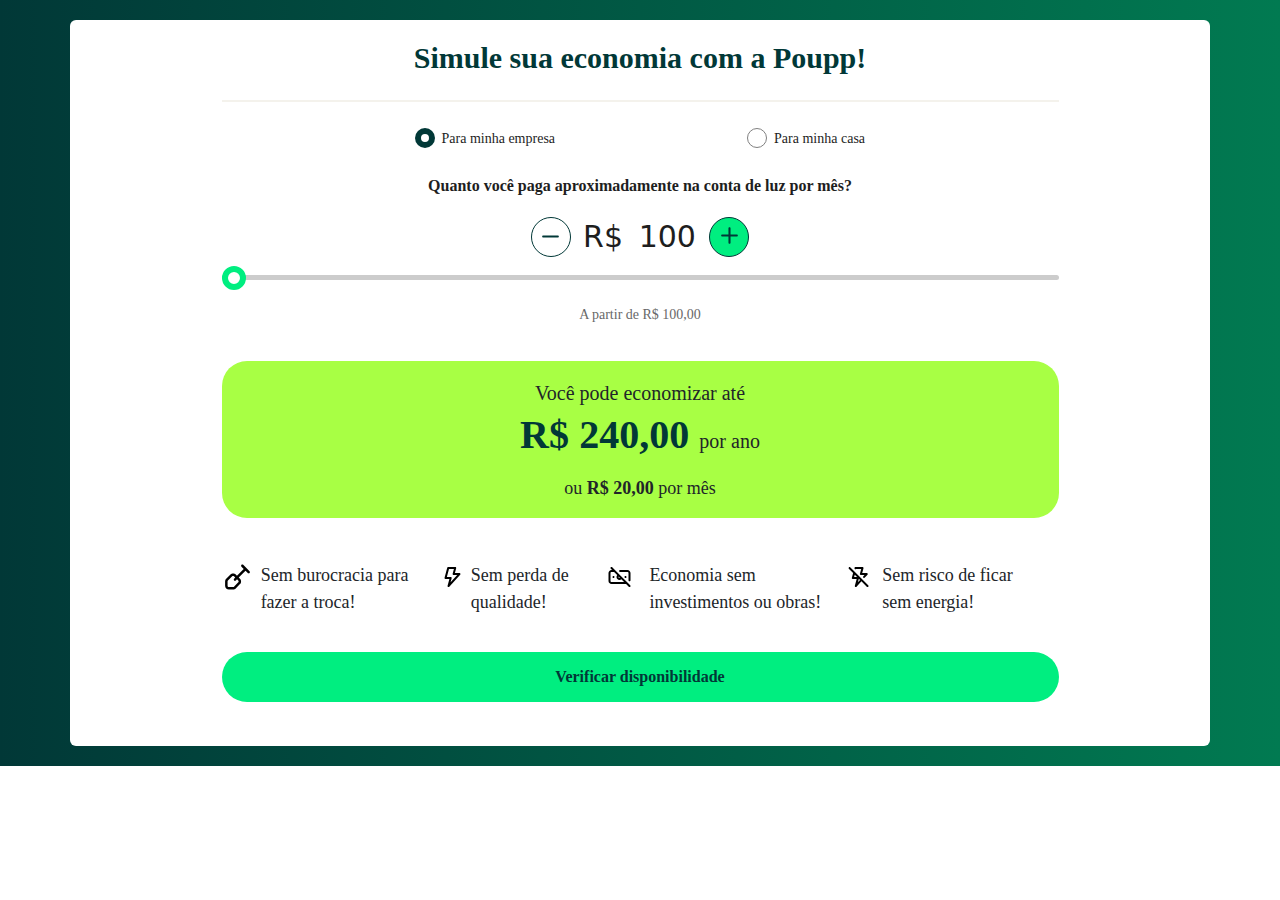
==== commit 20ef8df0: "hide functions" ====
--- a/index.html
+++ b/index.html
@@ -135,8 +135,22 @@
               </div>
             </li>
           </ul>
-          <hr id="line"/>
-          <div id="formData" class="d-flex flex-column justify-content-center align-items-center" style="display: flex;">
+          <button id="formButton" type="button" style="
+            background-color: #00EE80;
+            color: #013837;
+            border: 0px solid transparent;
+            border-radius: 50px;
+            width: 100%;
+            height: 50px;
+            font-family: 'Centrale Sans Regular';
+            font-weight: 600;
+            font-size: 16px;
+            margin: 20px 0;
+            cursor: pointer;"
+          >Verificar disponibilidade</button>
+          <br/>
+          <div id="formData" class="d-flex flex-column justify-content-center align-items-center" style="display: none !important;">
+            <hr id="line"/>
             <img src="./img/logo_poupp.svg" alt="Logo Poupp">
             <h2 id="title">Verifique a disponibilidade!</h2>
             <label class="centerText" for="estados">Selecione o seu estado.</label>
@@ -175,11 +189,25 @@
             </div>
 
             <br/>
-            <button class="btnCustom" id="postButton" type="button">Verificar disponibilidade</button>
+            <button class="btnCustom" id="postButton" type="button" >Verificar disponibilidade</button>
           </div>
           <div id="formSuccess" class="d-flex flex-column justify-content-center align-items-center" style="display: none !important;">
             <img src="./img/logo_poupp.svg" alt="Logo Poupp">
             <h2 id="title" class="text-center">Seu desconto na fatura de energia está disponível!</h2>
+            <button id="redirectButton" type="button" style="
+              background-color: #00EE80;
+              color: #013837;
+              border: 0px solid transparent;
+              border-radius: 50px;
+              width: 100%;
+              height: 50px;
+              font-family: 'Centrale Sans Regular';
+              font-weight: 600;
+              font-size: 16px;
+              margin: 20px 0;
+              cursor: pointer;"
+            >Garantir meu desconto!</button>
+
           </div>
           <div id="formError" class="d-flex flex-column justify-content-center align-items-center" style="display: none !important;">
             <img src="./img/logo_poupp.svg" alt="Logo Poupp">
@@ -202,6 +230,8 @@
       const distribuidoraTarget = document.getElementById("distribuidoras");
       const checkboxMkt = document.getElementById("checkMarketing");
       const checkboxTerm = document.getElementById("checkTermo");
+      const formButton = document.getElementById("formButton");
+      const redirectButton = document.getElementById("redirectButton");
       
       function progressScript() {
         const sliderValue = slider.value;
@@ -237,6 +267,15 @@
           discountMonth.textContent = formatToReais(discValueMonth);
         }
       }
+
+      formButton.addEventListener("click", () => {
+        $("#formData").show();
+        $("#formButton").hide();
+      });
+
+      redirectButton.addEventListener("click", () => {
+        window.location.href = "https://hml-poupp.angellira.com.br/portal";
+      });
 
       function validarEmail(email) {
         const regexEmail = /^[^\s@]+@[^\s@]+\.[^\s@]+$/;
@@ -386,9 +425,10 @@
           data: JSON.stringify(objPost), 
           success: function(response) { 
             // alert("Simulation successful! Details: " + JSON.stringify(response, null, 2)); 
-            $("#formSuccess").show(); 
+            $("#postButton").hide();
             $("#formData").hide();
             $("#formError").hide();
+            $("#formSuccess").show(); 
           },
           error: function(jqXHR, textStatus, errorThrown) {
             if (jqXHR.status === 400) { 
@@ -397,18 +437,21 @@
                 // alert("Invalid input: " + responseJson.errors.$.join(", "));
                 $("#formData").hide();
                 $("#formSuccess").hide(); 
+                $("#postButton").hide();
                 $("#formError").show();
               } else {
                 // alert("Simulation failed due to invalid input. Please check your data.");
                 $("#formData").hide();
                 $("#formSuccess").hide(); 
                 $("#formError").show();
+                $("#formSuccess").show(); 
               }
             } else {
               // alert("An error occurred during the simulation. Please try again later.");
               $("#formData").hide();
               $("#formSuccess").hide(); 
               $("#formError").show();
+              $("#formSuccess").show(); 
             }
           }
         });
--- a/style.css
+++ b/style.css
@@ -1,9 +1,4 @@
 @import url('https://fonts.cdnfonts.com/css/centrale-sans-regular');
-
-@font-face {
-    font-family: 'Centrale Sans Regular';
-    src: url('https://fonts.cdnfonts.com/css/centrale-sans-bold');
-}
 
 html {
     height: 100%;
@@ -306,7 +301,7 @@
 }
 
 .form-check {
-    padding-left: 10px;
+    margin-left: 1.4%;
 }
 
 .form-check-input {
@@ -342,6 +337,20 @@
     margin-top: 3px;
 }
 
+#formButton {
+    background-color: #00EE80;
+    color: #013837;
+    border: 0px solid transparent;
+    border-radius: 50px;
+    width: 100%;
+    height: 50px;
+    font-family: "Centrale Sans Regular";
+    font-weight: 600;
+    font-size: 16px;
+    margin: 20px 0;
+    cursor: pointer;
+}
+
 #postButton {
     background-color: #00EE80;
     color: #013837;
@@ -351,7 +360,7 @@
     height: 50px;
     font-family: "Centrale Sans Regular";
     font-weight: 600;
-    font-size: 14px;
+    font-size: 16px;
     margin: 20px 0;
     cursor: pointer;
 }